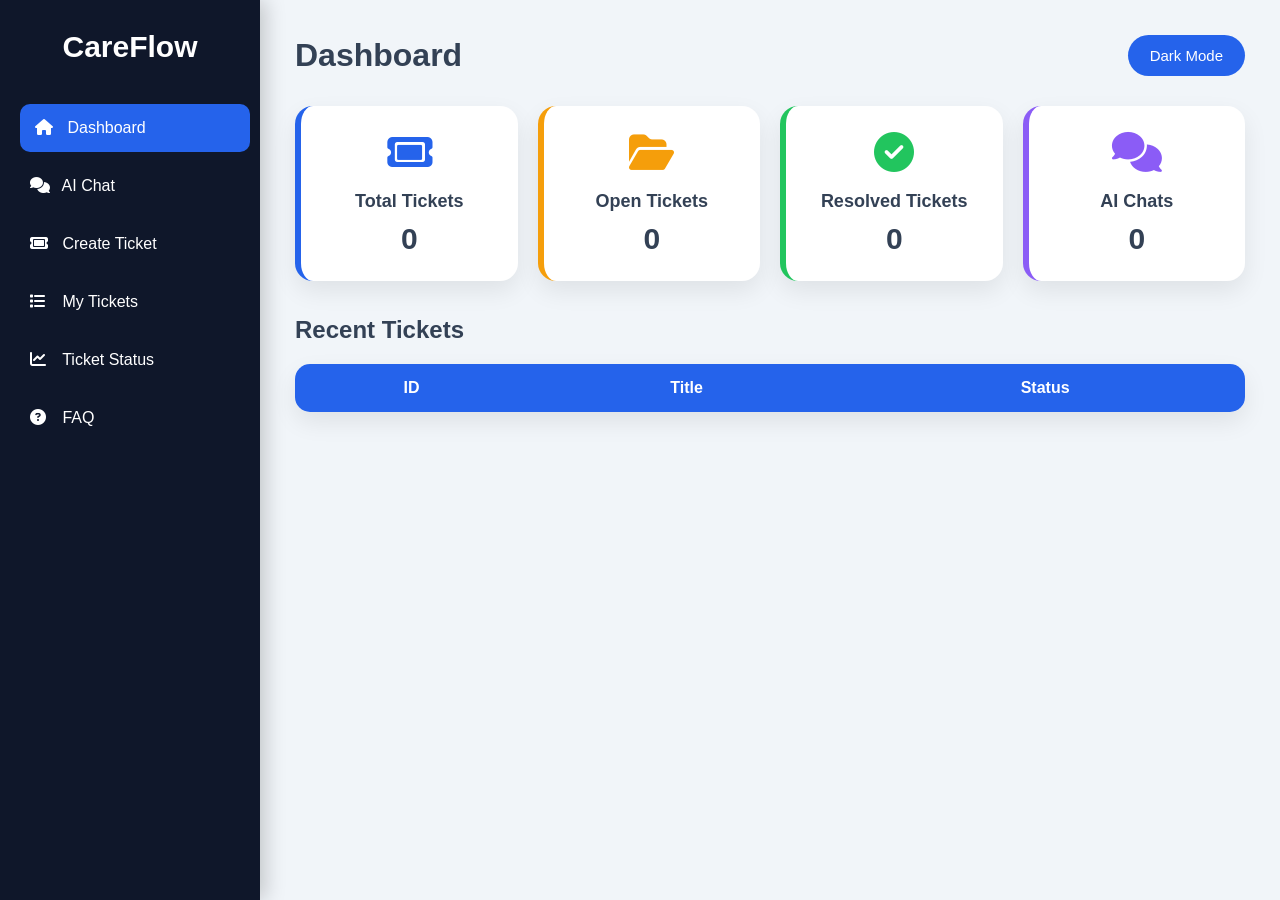
==== careflow-frontend/careflowHtml/index.html @ f66519c1 "Initial CareFlow project" ====
<!DOCTYPE html>
<html lang="en">

<head>

    <meta charset="UTF-8">
    <meta name="viewport" content="width=device-width, initial-scale=1.0">

    <title>CareFlow CRM</title>

    <link rel="stylesheet" href="css/style.css">
    <link rel="stylesheet" href="css/dashboard.css">

    <link rel="stylesheet"
        href="https://cdnjs.cloudflare.com/ajax/libs/font-awesome/6.5.2/css/all.min.css">

</head>

<body>

<div class="container">

    <!-- Sidebar -->

    <aside class="sidebar">

        <h2>CareFlow</h2>

        <ul>

            <li class="active">
                <a href="index.html">
                    <i class="fa-solid fa-house"></i>
                    Dashboard
                </a>
            </li>

            <li>
                <a href="pages/chat.html">
                    <i class="fa-solid fa-comments"></i>
                    AI Chat
                </a>
            </li>

            <li>
                <a href="pages/create-ticket.html">
                    <i class="fa-solid fa-ticket"></i>
                    Create Ticket
                </a>
            </li>

            <li>
                <a href="pages/my-tickets.html">
                    <i class="fa-solid fa-list"></i>
                    My Tickets
                </a>
            </li>

            <li>
                <a href="pages/ticket-status.html">
                    <i class="fa-solid fa-chart-line"></i>
                    Ticket Status
                </a>
            </li>

            <li>
                <a href="pages/faq.html">
                    <i class="fa-solid fa-circle-question"></i>
                    FAQ
                </a>
            </li>

        </ul>

    </aside>

    <!-- Main -->

    <main class="main">

        <header>

            <h1>Dashboard</h1>

            <button id="themeBtn">Dark Mode</button>

        </header>

        <!-- Dashboard Cards -->

        <section class="cards">

            <div class="card card1">

                <div class="icon">
                    <i class="fa-solid fa-ticket"></i>
                </div>

                <h3>Total Tickets</h3>

                <p id="totalTickets">0</p>

            </div>

            <div class="card card2">

                <div class="icon">
                    <i class="fa-solid fa-folder-open"></i>
                </div>

                <h3>Open Tickets</h3>

                <p id="openTickets">0</p>

            </div>

            <div class="card card3">

                <div class="icon">
                    <i class="fa-solid fa-circle-check"></i>
                </div>

                <h3>Resolved Tickets</h3>

                <p id="resolvedTickets">0</p>

            </div>

            <div class="card card4">

                <div class="icon">
                    <i class="fa-solid fa-comments"></i>
                </div>

                <h3>AI Chats</h3>

                <p id="totalChats">0</p>

            </div>

        </section>

        <!-- Recent Tickets -->

        <section class="recent">

            <h2>Recent Tickets</h2>

            <table>

                <thead>

                    <tr>

                        <th>ID</th>
                        <th>Title</th>
                        <th>Status</th>

                    </tr>

                </thead>

                <tbody id="recentTickets">

                    <!-- Data will be loaded from Spring Boot -->

                </tbody>

            </table>

        </section>

    </main>

</div>

<!-- JavaScript -->
<script src="js/app.js"></script>

</body>

</html>
---- careflow-frontend/careflowHtml/css/style.css ----
/* ============================= */
/* CAREFLOW CRM GLOBAL STYLES */
/* ============================= */

*{
    margin:0;
    padding:0;
    box-sizing:border-box;
    font-family:Arial, Helvetica, sans-serif;
}

:root{
    --primary:#2563EB;
    --secondary:#1E40AF;
    --success:#22C55E;
    --warning:#F59E0B;
    --danger:#EF4444;
    --sidebar:#0F172A;
    --background:#F1F5F9;
    --card:#FFFFFF;
    --text:#334155;
    --shadow:0 10px 25px rgba(0,0,0,.08);
}

html,
body{
    width:100%;
    min-height:100%;
    background:var(--background);
    color:var(--text);
}

/* Layout */

.container{
    display:flex;
    min-height:100vh;
}

/* Sidebar */

.sidebar{
    width:260px;
    min-height:100vh;
    background:var(--sidebar);
    color:#fff;
    position:fixed;
    left:0;
    top:0;
    overflow-y:auto;
    box-shadow:5px 0 20px rgba(0,0,0,.2);
}

.sidebar h2{
    text-align:center;
    padding:30px 20px;
    font-size:30px;
}

.sidebar ul{
    list-style:none;
}

.sidebar li{
    margin:10px 15px;
    border-radius:10px;
    transition:.3s;
}

.sidebar li a{
    display:block;
    padding:15px;
    color:#fff;
    text-decoration:none;
    font-size:16px;
}

.sidebar li i{
    width:28px;
}

.sidebar li:hover,
.sidebar li.active{
    background:var(--primary);
    transform:translateX(5px);
}

/* Main */

.main{
    margin-left:260px;
    width:calc(100% - 260px);
    padding:35px;
}

/* Header */

header{
    display:flex;
    justify-content:space-between;
    align-items:center;
    margin-bottom:30px;
}

header h1{
    font-size:32px;
}

/* Button */

button{
    background:var(--primary);
    color:#fff;
    border:none;
    padding:12px 22px;
    border-radius:30px;
    cursor:pointer;
    font-size:15px;
    transition:.3s;
}

button:hover{
    background:var(--secondary);
}

/* Cards */

.cards{
    display:grid;
    grid-template-columns:repeat(auto-fit,minmax(220px,1fr));
    gap:20px;
}

.card{
    background:var(--card);
    padding:25px;
    border-radius:18px;
    box-shadow:var(--shadow);
    text-align:center;
    transition:.3s;
}

.card:hover{
    transform:translateY(-8px);
}

.card h3{
    margin:15px 0 10px;
    font-size:18px;
}

.card p{
    font-size:30px;
    font-weight:bold;
}

.icon{
    font-size:40px;
    color:var(--primary);
}

/* Table */

.recent{
    margin-top:35px;
}

.recent h2{
    margin-bottom:20px;
}

table{
    width:100%;
    border-collapse:collapse;
    background:#fff;
    border-radius:15px;
    overflow:hidden;
    box-shadow:var(--shadow);
}

th{
    background:var(--primary);
    color:#fff;
}

th,
td{
    padding:15px;
    text-align:center;
}

tr:nth-child(even){
    background:#f8fafc;
}

tr:hover{
    background:#dbeafe;
}

/* Forms */

input,
textarea,
select{
    width:100%;
    padding:12px;
    border:1px solid #ddd;
    border-radius:8px;
    margin-bottom:15px;
    outline:none;
}

input:focus,
textarea:focus,
select:focus{
    border-color:var(--primary);
}

/* Scrollbar */

::-webkit-scrollbar{
    width:8px;
}

::-webkit-scrollbar-thumb{
    background:var(--primary);
    border-radius:10px;
}

/* Responsive */

@media(max-width:768px){

    .sidebar{
        width:220px;
    }

    .main{
        margin-left:220px;
        width:calc(100% - 220px);
        padding:20px;
    }

    header{
        flex-direction:column;
        align-items:flex-start;
        gap:15px;
    }

    .cards{
        grid-template-columns:1fr;
    }
}

@media(max-width:600px){

    .sidebar{
        position:relative;
        width:100%;
        min-height:auto;
    }

    .main{
        margin-left:0;
        width:100%;
    }

    .container{
        flex-direction:column;
    }
}
---- careflow-frontend/careflowHtml/css/dashboard.css ----
.card1{
    border-left:6px solid #2563EB;
}

.card2{
    border-left:6px solid #F59E0B;
}

.card3{
    border-left:6px solid #22C55E;
}

.card4{
    border-left:6px solid #8B5CF6;
}

.card1 .icon{
    color:#2563EB;
}

.card2 .icon{
    color:#F59E0B;
}

.card3 .icon{
    color:#22C55E;
}

.card4 .icon{
    color:#8B5CF6;
}
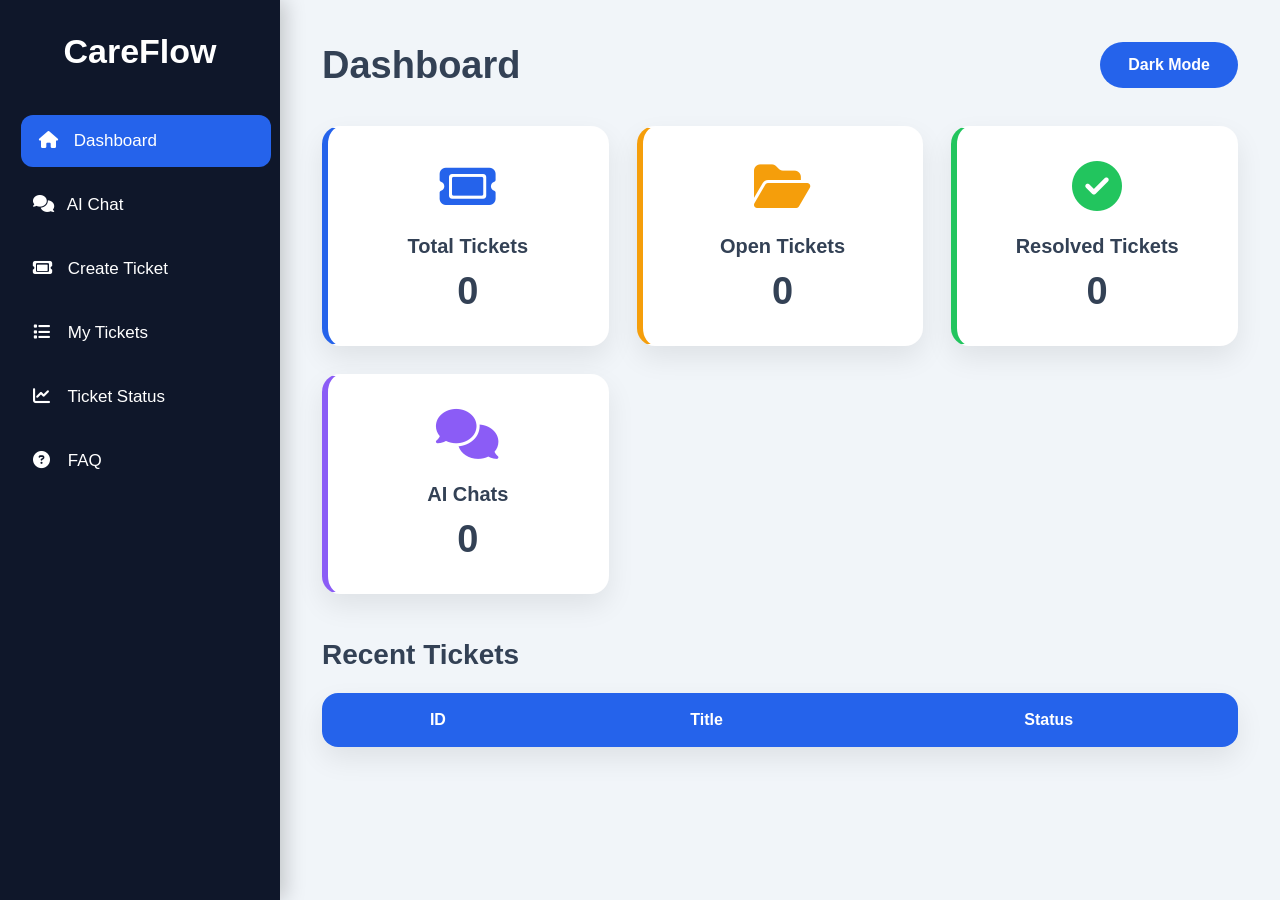
==== commit 8e1b538d: "updated frontend" ====
--- a/careflow-frontend/careflowHtml/index.html
+++ b/careflow-frontend/careflowHtml/index.html
@@ -90,7 +90,7 @@
 
         <section class="cards">
 
-            <div class="card card1">
+            <div class="card card1" onclick="window.location.href='pages/my-tickets.html'">
 
                 <div class="icon">
                     <i class="fa-solid fa-ticket"></i>
@@ -102,7 +102,7 @@
 
             </div>
 
-            <div class="card card2">
+            <div class="card card2" onclick="window.location.href='pages/ticket-status.html'">
 
                 <div class="icon">
                     <i class="fa-solid fa-folder-open"></i>
@@ -114,7 +114,7 @@
 
             </div>
 
-            <div class="card card3">
+            <div class="card card3" onclick="window.location.href='pages/ticket-status.html'">
 
                 <div class="icon">
                     <i class="fa-solid fa-circle-check"></i>
@@ -126,7 +126,7 @@
 
             </div>
 
-            <div class="card card4">
+            <div class="card card4" onclick="window.location.href='pages/chat.html'">
 
                 <div class="icon">
                     <i class="fa-solid fa-comments"></i>
--- a/careflow-frontend/careflowHtml/css/style.css
+++ b/careflow-frontend/careflowHtml/css/style.css
@@ -19,7 +19,7 @@
     --background:#F1F5F9;
     --card:#FFFFFF;
     --text:#334155;
-    --shadow:0 10px 25px rgba(0,0,0,.08);
+    --shadow:0 12px 28px rgba(0,0,0,.08);
 }
 
 html,
@@ -28,6 +28,7 @@
     min-height:100%;
     background:var(--background);
     color:var(--text);
+    transition:.3s;
 }
 
 /* Layout */
@@ -40,7 +41,7 @@
 /* Sidebar */
 
 .sidebar{
-    width:260px;
+    width:280px;
     min-height:100vh;
     background:var(--sidebar);
     color:#fff;
@@ -49,12 +50,14 @@
     top:0;
     overflow-y:auto;
     box-shadow:5px 0 20px rgba(0,0,0,.2);
+    transition:.3s;
 }
 
 .sidebar h2{
     text-align:center;
-    padding:30px 20px;
-    font-size:30px;
+    padding:32px 20px;
+    font-size:34px;
+    font-weight:700;
 }
 
 .sidebar ul{
@@ -62,35 +65,36 @@
 }
 
 .sidebar li{
-    margin:10px 15px;
-    border-radius:10px;
+    margin:12px 15px;
+    border-radius:12px;
     transition:.3s;
 }
 
 .sidebar li a{
     display:block;
-    padding:15px;
+    padding:16px 18px;
     color:#fff;
     text-decoration:none;
-    font-size:16px;
+    font-size:17px;
 }
 
 .sidebar li i{
-    width:28px;
+    width:30px;
 }
 
 .sidebar li:hover,
 .sidebar li.active{
     background:var(--primary);
-    transform:translateX(5px);
+    transform:translateX(6px);
 }
 
 /* Main */
 
 .main{
-    margin-left:260px;
-    width:calc(100% - 260px);
-    padding:35px;
+    margin-left:280px;
+    width:calc(100% - 280px);
+    padding:42px;
+    transition:.3s;
 }
 
 /* Header */
@@ -99,11 +103,12 @@
     display:flex;
     justify-content:space-between;
     align-items:center;
-    margin-bottom:30px;
+    margin-bottom:38px;
 }
 
 header h1{
-    font-size:32px;
+    font-size:38px;
+    font-weight:700;
 }
 
 /* Button */
@@ -112,68 +117,89 @@
     background:var(--primary);
     color:#fff;
     border:none;
-    padding:12px 22px;
+    padding:14px 28px;
     border-radius:30px;
     cursor:pointer;
-    font-size:15px;
-    transition:.3s;
+    font-size:16px;
+    font-weight:600;
+    transition:all .3s ease;
 }
 
 button:hover{
     background:var(--secondary);
+    transform:translateY(-2px);
 }
 
 /* Cards */
 
 .cards{
     display:grid;
-    grid-template-columns:repeat(auto-fit,minmax(220px,1fr));
-    gap:20px;
+    grid-template-columns:repeat(auto-fit,minmax(240px,1fr));
+    gap:28px;
 }
 
 .card{
     background:var(--card);
-    padding:25px;
+    padding:32px 28px;
+    min-height:190px;
     border-radius:18px;
     box-shadow:var(--shadow);
     text-align:center;
-    transition:.3s;
+    cursor:pointer;
+    border:1px solid transparent;
+    transition:all .3s ease;
 }
 
 .card:hover{
     transform:translateY(-8px);
+    background:#F8FAFC;
+    border-color:#BFDBFE;
+    box-shadow:0 18px 38px rgba(37,99,235,.15);
+}
+
+.card:active{
+    transform:translateY(-3px);
 }
 
 .card h3{
-    margin:15px 0 10px;
-    font-size:18px;
+    margin:18px 0 12px;
+    font-size:20px;
+    font-weight:600;
 }
 
 .card p{
-    font-size:30px;
-    font-weight:bold;
+    font-size:38px;
+    font-weight:700;
 }
 
 .icon{
-    font-size:40px;
+    font-size:50px;
     color:var(--primary);
+    transition:transform .25s ease;
+}
+
+.card:hover .icon{
+    transform:scale(1.12);
+}
+
+/* Recent */
+
+.recent{
+    margin-top:45px;
+}
+
+.recent h2{
+    margin-bottom:22px;
+    font-size:28px;
 }
 
 /* Table */
-
-.recent{
-    margin-top:35px;
-}
-
-.recent h2{
-    margin-bottom:20px;
-}
 
 table{
     width:100%;
     border-collapse:collapse;
     background:#fff;
-    border-radius:15px;
+    border-radius:16px;
     overflow:hidden;
     box-shadow:var(--shadow);
 }
@@ -181,20 +207,21 @@
 th{
     background:var(--primary);
     color:#fff;
+    font-size:16px;
 }
 
 th,
 td{
-    padding:15px;
+    padding:18px;
     text-align:center;
 }
 
-tr:nth-child(even){
-    background:#f8fafc;
-}
-
-tr:hover{
-    background:#dbeafe;
+tbody tr:nth-child(even){
+    background:#F8FAFC;
+}
+
+tbody tr:hover{
+    background:#DBEAFE;
 }
 
 /* Forms */
@@ -203,10 +230,11 @@
 textarea,
 select{
     width:100%;
-    padding:12px;
+    padding:14px;
     border:1px solid #ddd;
-    border-radius:8px;
+    border-radius:10px;
     margin-bottom:15px;
+    font-size:15px;
     outline:none;
 }
 
@@ -227,24 +255,68 @@
     border-radius:10px;
 }
 
+/* Dark Mode */
+
+body.dark{
+    --background:#0F172A;
+    --card:#1E293B;
+    --text:#F8FAFC;
+    --sidebar:#020617;
+}
+
+body.dark table{
+    background:var(--card);
+    color:var(--text);
+}
+
+body.dark tbody tr:nth-child(even){
+    background:#334155;
+}
+
+body.dark tbody tr:hover{
+    background:#475569;
+}
+
+body.dark th{
+    background:#2563EB;
+}
+
+body.dark input,
+body.dark textarea,
+body.dark select{
+    background:#334155;
+    color:#fff;
+    border:1px solid #64748B;
+}
+
+body.dark .card{
+    border:1px solid transparent;
+}
+
+body.dark .card:hover{
+    background:#334155;
+    border-color:#3B82F6;
+    box-shadow:0 18px 38px rgba(0,0,0,.35);
+}
+
 /* Responsive */
 
 @media(max-width:768px){
 
     .sidebar{
-        width:220px;
+        width:240px;
     }
 
     .main{
-        margin-left:220px;
-        width:calc(100% - 220px);
-        padding:20px;
+        margin-left:240px;
+        width:calc(100% - 240px);
+        padding:24px;
     }
 
     header{
         flex-direction:column;
         align-items:flex-start;
-        gap:15px;
+        gap:18px;
     }
 
     .cards{
--- a/careflow-frontend/careflowHtml/css/dashboard.css
+++ b/careflow-frontend/careflowHtml/css/dashboard.css
@@ -28,4 +28,56 @@
 
 .card4 .icon{
     color:#8B5CF6;
+}
+
+/* ===== DARK MODE ===== */
+
+body.dark {
+    background: #0f172a;
+    color: #ffffff;
+}
+
+body.dark .container {
+    background: #0f172a;
+}
+
+body.dark .sidebar {
+    background: #1e293b;
+}
+
+body.dark .sidebar a {
+    color: #ffffff;
+}
+
+body.dark .sidebar li.active {
+    background: #334155;
+}
+
+body.dark .main {
+    background: #111827;
+}
+
+body.dark .card {
+    background: #1e293b;
+    color: #ffffff;
+    box-shadow: 0 4px 12px rgba(0,0,0,0.3);
+}
+
+body.dark table {
+    background: #1e293b;
+    color: #ffffff;
+}
+
+body.dark th {
+    background: #334155;
+    color: #ffffff;
+}
+
+body.dark td {
+    border-color: #475569;
+}
+
+body.dark #themeBtn {
+    background: #2563EB;
+    color: white;
 }
